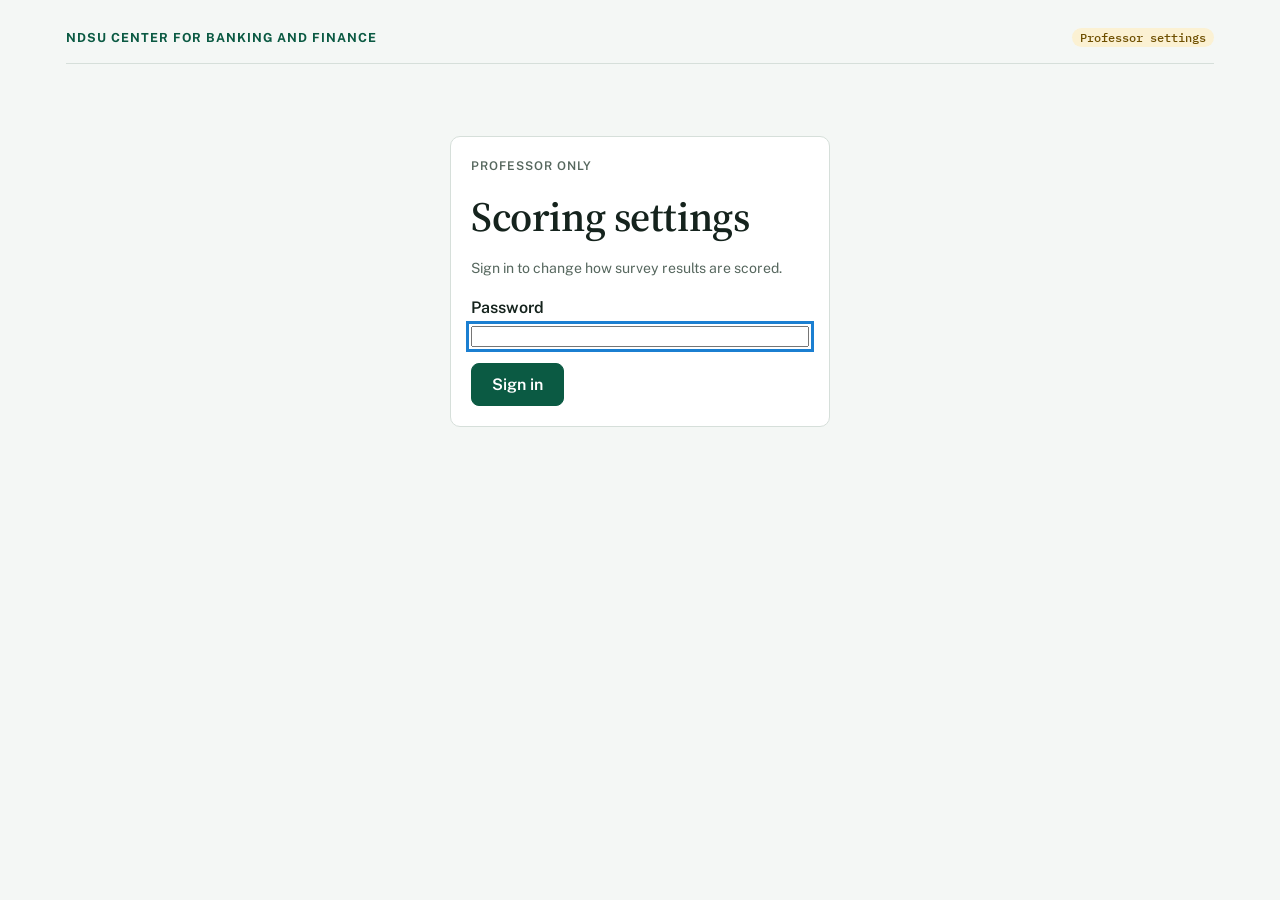
==== admin.html @ c0804b66 "Add professor-only scoring settings page (admin.html) Password-protected page to edit career ideal r" ====
<!doctype html>
<html lang="en">
<head>
  <meta charset="utf-8">
  <meta name="viewport" content="width=device-width, initial-scale=1, viewport-fit=cover">
  <title>Scoring settings - Banking Career Assessment</title>
  <meta name="robots" content="noindex, nofollow">
  <link rel="preconnect" href="https://fonts.googleapis.com">
  <link rel="preconnect" href="https://fonts.gstatic.com" crossorigin>
  <link rel="stylesheet" href="https://fonts.googleapis.com/css2?family=IBM+Plex+Mono:wght@400;500;600&family=Public+Sans:wght@400;500;600;700&family=Source+Serif+4:opsz,wght@8..60,600&display=swap">
  <link rel="stylesheet" href="css/styles.css">
  <link rel="stylesheet" href="css/admin.css">
</head>
<body>
  <main class="wrap admin-wrap" id="admin">
    <noscript>This page needs JavaScript turned on.</noscript>
  </main>
  <script src="js/config.js"></script>
  <script src="js/scoring.js"></script>
  <script src="js/admin.js"></script>
</body>
</html>
---- css/styles.css ----
/* Layout: one calm reading column; results read like a ledger (career, deviation, bar). */
:root {
  --bg: #f4f7f5;
  --surface: #ffffff;
  --ink: #15231d;
  --muted: #56675e;
  --line: #d6dfda;
  --green: #0b5a43;
  --green-soft: #e3efe9;
  --gold: #e3a912;
  --gold-soft: #fbf1d3;
  --gold-ink: #6e4f00;
  --low: #a2432f;
  --low-soft: #f7e6e1;
  --focus: #1b7fd1;

  --font-display: "Source Serif 4", Georgia, "Times New Roman", serif;
  --font-body: "Public Sans", "Segoe UI", system-ui, -apple-system, sans-serif;
  --font-data: "IBM Plex Mono", ui-monospace, "SFMono-Regular", Consolas, monospace;

  --radius: 10px;
  color-scheme: light;
}
@media (prefers-color-scheme: dark) {
  :root:not([data-theme="light"]) {
    --bg: #0e1613; --surface: #16211c; --ink: #e4ede8; --muted: #9aaca3; --line: #2a3a33;
    --green: #5fc39d; --green-soft: #1b3129; --gold: #f0c445; --gold-soft: #33290c; --gold-ink: #f3d376;
    --low: #e38b76; --low-soft: #3a211b; --focus: #6cb6f5;
    color-scheme: dark;
  }
}
:root[data-theme="dark"] {
  --bg: #0e1613; --surface: #16211c; --ink: #e4ede8; --muted: #9aaca3; --line: #2a3a33;
  --green: #5fc39d; --green-soft: #1b3129; --gold: #f0c445; --gold-soft: #33290c; --gold-ink: #f3d376;
  --low: #e38b76; --low-soft: #3a211b; --focus: #6cb6f5;
  color-scheme: dark;
}

* { box-sizing: border-box; }
body {
  margin: 0;
  background: var(--bg);
  color: var(--ink);
  font: 16px/1.55 var(--font-body);
  -webkit-font-smoothing: antialiased;
}
.wrap { max-width: 780px; margin: 0 auto; padding-inline: 16px; padding-block: 24px 64px; }

/* ---------- masthead ---------- */
.masthead { display: flex; align-items: baseline; justify-content: space-between; gap: 12px; flex-wrap: wrap;
  padding-block: 4px 16px; border-bottom: 1px solid var(--line); margin-bottom: 28px; }
.org { font-size: 0.78rem; letter-spacing: 0.08em; text-transform: uppercase; color: var(--green); font-weight: 700; }
.mode-tag { font: 500 0.72rem var(--font-data); color: var(--gold-ink); background: var(--gold-soft); padding: 2px 8px; border-radius: 99px; }

h1, h2, h3 { font-family: var(--font-display); font-weight: 600; line-height: 1.2; text-wrap: balance; margin: 0; }
h1 { font-size: clamp(1.9rem, 5vw, 2.6rem); letter-spacing: -0.01em; }
h2 { font-size: 1.4rem; }
h3 { font-size: 1.08rem; }
p { margin: 0; max-width: 65ch; }
.lede { font-size: 1.08rem; color: var(--muted); }
.stack { display: flex; flex-direction: column; gap: 16px; }
.stack-lg { display: flex; flex-direction: column; gap: 36px; }
.eyebrow { font-size: 0.75rem; letter-spacing: 0.08em; text-transform: uppercase; color: var(--muted); font-weight: 600; }
.muted { color: var(--muted); }
.small { font-size: 0.88rem; }

/* ---------- intro facts ---------- */
.facts { display: grid; grid-template-columns: repeat(3, minmax(0, 1fr)); gap: 12px; margin: 0; }
.facts div { border-top: 2px solid var(--green); padding-top: 8px; }
.facts dt { font: 600 1.5rem var(--font-data); font-variant-numeric: tabular-nums; }
.facts dd { margin: 0; color: var(--muted); font-size: 0.9rem; }
.notice { background: var(--green-soft); border-radius: var(--radius); padding: 14px 16px; font-size: 0.92rem; }
.notice strong { display: block; margin-bottom: 2px; }

/* ---------- buttons & fields ---------- */
.btn { font: 600 1rem var(--font-body); border-radius: 8px; padding: 11px 20px; cursor: pointer;
  border: 1px solid var(--green); background: var(--green); color: var(--surface); }
.btn:hover { filter: brightness(1.08); }
.btn.secondary { background: transparent; color: var(--green); }
.btn.link { background: none; border: none; color: var(--green); padding: 6px 0; text-decoration: underline; }
.btn:disabled { opacity: 0.5; cursor: not-allowed; }
.actions { display: flex; gap: 12px; flex-wrap: wrap; align-items: center; justify-content: space-between; }
:focus-visible { outline: 3px solid var(--focus); outline-offset: 2px; }

.field { display: flex; flex-direction: column; gap: 6px; }
.field label, .field legend { font-weight: 600; }
.field .req { color: var(--low); }
input[type="text"], input[type="email"], select, textarea {
  font: 1rem var(--font-body); color: var(--ink); background: var(--surface);
  border: 1px solid var(--line); border-radius: 8px; padding: 10px 12px; width: 100%; }
textarea { min-height: 80px; resize: vertical; }
fieldset { border: 0; margin: 0; padding: 0; min-width: 0; }
.checks { display: grid; grid-template-columns: repeat(auto-fill, minmax(210px, 1fr)); gap: 6px 16px; }
.checks label { font-weight: 400; display: flex; gap: 8px; align-items: center; }
.error { color: var(--low); font-size: 0.9rem; }

/* ---------- progress ---------- */
.progress { position: sticky; top: env(safe-area-inset-top, 0px); z-index: 2; background: var(--bg);
  padding-block: 10px; margin-top: -10px; display: flex; flex-direction: column; gap: 6px; }
.progress-row { display: flex; justify-content: space-between; font: 500 0.8rem var(--font-data); color: var(--muted); font-variant-numeric: tabular-nums; }
.bar { height: 6px; background: var(--line); border-radius: 99px; overflow: hidden; }
.bar > span { display: block; height: 100%; background: var(--green); transition: width 0.25s ease; }

/* ---------- likert question ---------- */
.q { background: var(--surface); border: 1px solid var(--line); border-radius: var(--radius); padding: 18px; }
.q.missing { border-color: var(--low); }
.q legend { float: left; width: 100%; font-weight: 500; font-size: 1.02rem; padding: 0; margin-bottom: 14px; }
.q legend + * { clear: both; }
.q-num { font: 600 0.8rem var(--font-data); color: var(--muted); margin-right: 6px; }
.scale { display: grid; grid-template-columns: repeat(5, minmax(0, 1fr)); gap: 6px; }
.scale input { position: absolute; opacity: 0; pointer-events: none; }
.scale label { display: flex; flex-direction: column; align-items: center; gap: 4px; text-align: center; cursor: pointer;
  border: 1px solid var(--line); border-radius: 8px; padding: 10px 4px; font-size: 0.78rem; line-height: 1.2; color: var(--muted); min-width: 0; }
.scale label b { font: 600 1.05rem var(--font-data); color: var(--ink); }
.scale label:hover { border-color: var(--green); }
.scale input:checked + label { background: var(--green); border-color: var(--green); color: var(--surface); }
.scale input:checked + label b { color: var(--surface); }
.scale input:focus-visible + label { outline: 3px solid var(--focus); outline-offset: 2px; }
@media (max-width: 480px) {
  .scale label { font-size: 0; padding: 12px 2px; }
  .scale label b { font-size: 1.1rem; }
  .scale-ends { display: flex !important; }
  .facts { grid-template-columns: 1fr; }
}
.scale-ends { display: none; justify-content: space-between; font-size: 0.75rem; color: var(--muted); margin-top: 6px; }

/* ---------- results ---------- */
.skills-top { display: grid; grid-template-columns: repeat(3, minmax(0, 1fr)); gap: 12px; }
.skill-card { background: var(--gold-soft); border-radius: var(--radius); padding: 14px; display: flex; flex-direction: column; gap: 4px; }
.skill-card .rank { font: 600 0.75rem var(--font-data); color: var(--gold-ink); }
.skill-card .name { font-family: var(--font-display); font-weight: 600; font-size: 1.05rem; line-height: 1.25; }
.skill-card .score { font: 500 0.9rem var(--font-data); color: var(--muted); }
@media (max-width: 560px) { .skills-top { grid-template-columns: 1fr; } }

.split { display: grid; grid-template-columns: repeat(2, minmax(0, 1fr)); gap: 24px; }
@media (max-width: 620px) { .split { grid-template-columns: 1fr; } }
.shortlist { list-style: none; margin: 0; padding: 0; border-top: 1px solid var(--line); }
.shortlist li { display: flex; justify-content: space-between; gap: 12px; padding: 9px 0; border-bottom: 1px solid var(--line); }
.shortlist .dev { font: 500 0.95rem var(--font-data); font-variant-numeric: tabular-nums; }
.shortlist.top .dev { color: var(--green); }
.shortlist.bottom .dev { color: var(--low); }
.list-head { display: flex; justify-content: space-between; font-size: 0.75rem; letter-spacing: 0.06em; text-transform: uppercase; color: var(--muted); margin-bottom: 6px; }

/* skill profile: 1-5 scale bars */
.profile { display: flex; flex-direction: column; gap: 8px; }
.prow { display: grid; grid-template-columns: minmax(0, 11rem) minmax(0, 1fr) 3rem; gap: 12px; align-items: center; font-size: 0.92rem; }
.ptrack { position: relative; height: 12px; background: var(--line); border-radius: 99px; }
.ptrack span { position: absolute; inset: 0 auto 0 0; background: var(--green); border-radius: 99px; }
.pval { font: 500 0.9rem var(--font-data); text-align: right; font-variant-numeric: tabular-nums; }
.paxis { display: grid; grid-template-columns: minmax(0, 11rem) minmax(0, 1fr) 3rem; gap: 12px; }
.paxis div:nth-child(2) { display: flex; justify-content: space-between; font: 0.72rem var(--font-data); color: var(--muted); }
@media (max-width: 480px) { .prow, .paxis { grid-template-columns: minmax(0, 7.5rem) minmax(0, 1fr) 2.6rem; } }

/* full ranking ledger */
.ledger { border-top: 1px solid var(--line); }
.ledger details { border-bottom: 1px solid var(--line); }
.ledger summary { list-style: none; cursor: pointer; display: grid; grid-template-columns: 2.2rem minmax(0, 1fr) 4.2rem minmax(0, 7rem);
  gap: 10px; align-items: center; padding: 10px 0; }
.ledger summary::-webkit-details-marker { display: none; }
.ledger summary:hover .cname { color: var(--green); }
.ledger .rk { font: 600 0.85rem var(--font-data); color: var(--muted); font-variant-numeric: tabular-nums; }
.ledger .cname { font-weight: 600; }
.ledger .grp { display: block; font-size: 0.78rem; color: var(--muted); font-weight: 400; }
.ledger .dv { font: 500 0.95rem var(--font-data); text-align: right; font-variant-numeric: tabular-nums; }
.fit { height: 8px; background: var(--line); border-radius: 99px; overflow: hidden; }
.fit span { display: block; height: 100%; background: var(--green); }
.ledger details.is-top summary .rk { color: var(--gold-ink); }
.ledger details.is-bottom .fit span { background: var(--low); }
.ledger-head { display: grid; grid-template-columns: 2.2rem minmax(0, 1fr) 4.2rem minmax(0, 7rem); gap: 10px;
  font-size: 0.72rem; letter-spacing: 0.06em; text-transform: uppercase; color: var(--muted); padding-bottom: 6px; }
.ledger-head span:nth-child(3) { text-align: right; }
.breakdown { padding: 4px 0 14px 3.2rem; overflow-x: auto; }
.breakdown table { border-collapse: collapse; font-size: 0.85rem; width: 100%; max-width: 480px; }
.breakdown th, .breakdown td { padding: 4px 8px; text-align: right; font-variant-numeric: tabular-nums; }
.breakdown th:first-child, .breakdown td:first-child { text-align: left; }
.breakdown thead th { color: var(--muted); font-weight: 600; font-size: 0.75rem; text-transform: uppercase; letter-spacing: 0.05em; }
.breakdown td { font-family: var(--font-data); }
.breakdown td:first-child { font-family: var(--font-body); }
.pos { color: var(--green); } .neg { color: var(--low); }
@media (max-width: 480px) {
  .ledger summary, .ledger-head { grid-template-columns: 1.8rem minmax(0, 1fr) 3.6rem; }
  .ledger .fit, .ledger-head span:nth-child(4) { display: none; }
  .breakdown { padding-left: 0; }
}

.panel { background: var(--surface); border: 1px solid var(--line); border-radius: var(--radius); padding: 18px; }
.email-row { display: flex; gap: 10px; flex-wrap: wrap; }
.email-row input { flex: 1 1 240px; min-width: 0; }
.status { font-size: 0.88rem; display: flex; gap: 8px; align-items: center; flex-wrap: wrap; }
.dot { width: 8px; height: 8px; border-radius: 50%; background: var(--muted); flex: none; }
.dot.ok { background: var(--green); } .dot.warn { background: var(--gold); } .dot.bad { background: var(--low); }
.confirm { display: flex; gap: 10px; align-items: center; flex-wrap: wrap; }
footer { margin-top: 48px; padding-top: 16px; border-top: 1px solid var(--line); font-size: 0.85rem; color: var(--muted); }

@media (prefers-reduced-motion: reduce) { * { transition: none !important; scroll-behavior: auto !important; } }
@media print {
  .progress, .no-print, .email-panel { display: none !important; }
  body { background: #fff; color: #000; }
  details { break-inside: avoid; }
}
---- css/admin.css ----
/* Professor settings page. Builds on styles.css. */
.admin-wrap { max-width: 1180px; }
.admin-wrap .card { border: 1px solid var(--line, #d9dde3); border-radius: 10px; padding: 20px; background: var(--paper, #fff); }
.admin-bar { display: flex; flex-wrap: wrap; gap: 12px; align-items: center; justify-content: space-between; position: sticky; top: 0; z-index: 5;
  background: var(--bg, #fff); padding: 10px 0; border-bottom: 1px solid var(--line, #d9dde3); }
.admin-bar .state { font-size: 14px; }
.admin-bar .state.dirty { color: #8a5a00; font-weight: 600; }
.settings-grid { display: grid; grid-template-columns: repeat(auto-fit, minmax(230px, 1fr)); gap: 16px; }
.settings-grid .field select, .settings-grid .field input { width: 100%; }
.hint { font-size: 13px; color: var(--muted, #5b6573); margin-top: 4px; }
.table-scroll { overflow-x: auto; border: 1px solid var(--line, #d9dde3); border-radius: 8px; }
table.careers { border-collapse: collapse; width: 100%; font-size: 14px; }
table.careers th, table.careers td { padding: 4px 6px; border-bottom: 1px solid var(--line, #e6e9ee); text-align: left; vertical-align: middle; }
table.careers thead th { position: sticky; top: 0; background: var(--paper, #fff); font-size: 12px; line-height: 1.2; }
table.careers th.num, table.careers td.num { text-align: center; width: 62px; }
table.careers input[type=text] { width: 100%; min-width: 150px; padding: 6px 8px; }
table.careers input[type=number] { width: 58px; padding: 6px 4px; text-align: center; font-family: "IBM Plex Mono", monospace; }
table.careers select { padding: 6px; min-width: 112px; }
table.careers input.changed, table.careers select.changed { background: #fff6d6; border-color: #d9a400; }
table.careers input.invalid { background: #fde8e8; border-color: #c0392b; }
table.careers tr.new td { background: #eef8ee; }
table.careers tr.removed td { opacity: .45; text-decoration: line-through; }
.details-row td { padding: 0 6px 10px; }
.details-row .more { display: grid; grid-template-columns: 220px 1fr; gap: 8px; }
.details-row input, .details-row textarea { width: 100%; padding: 6px 8px; font: inherit; }
.row-actions button { font-size: 12px; padding: 4px 8px; }
.try-grid { display: grid; grid-template-columns: repeat(auto-fit, minmax(210px, 1fr)); gap: 8px 18px; }
.try-grid label { display: grid; grid-template-columns: 1fr auto; font-size: 13px; gap: 2px 8px; }
.try-grid input[type=range] { grid-column: 1 / -1; width: 100%; }
.try-results { display: grid; grid-template-columns: repeat(auto-fit, minmax(260px, 1fr)); gap: 16px; }
.msg { padding: 10px 14px; border-radius: 8px; font-size: 14px; }
.msg.bad { background: #fde8e8; color: #8a1f11; }
.msg.ok { background: #e6f4ea; color: #1e5a2e; }
.msg ul { margin: 6px 0 0 18px; }
.login { max-width: 380px; margin: 8vh auto; }
.toolbar { display: flex; flex-wrap: wrap; gap: 8px; }
@media (max-width: 640px) { .details-row .more { grid-template-columns: 1fr; } }
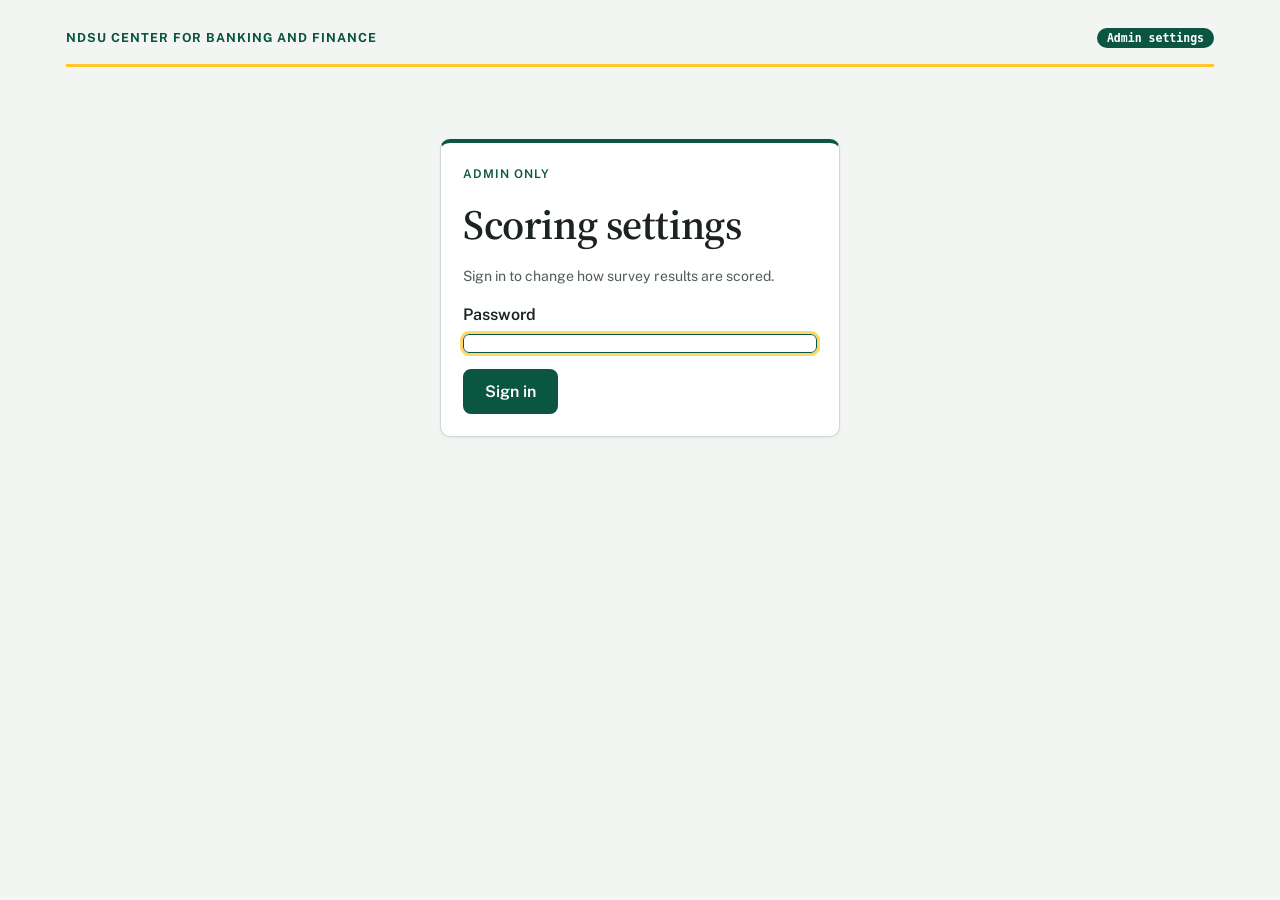
==== commit 21799cba: "Admin page: say 'admin' instead of 'professor', simplify tie-break label, readable NDSU-colored styl" ====
--- a/admin.html
+++ b/admin.html
@@ -3,7 +3,7 @@
 <head>
   <meta charset="utf-8">
   <meta name="viewport" content="width=device-width, initial-scale=1, viewport-fit=cover">
-  <title>Scoring settings - Banking Career Assessment</title>
+  <title>Admin settings - Banking Career Assessment</title>
   <meta name="robots" content="noindex, nofollow">
   <link rel="preconnect" href="https://fonts.googleapis.com">
   <link rel="preconnect" href="https://fonts.gstatic.com" crossorigin>
@@ -11,7 +11,7 @@
   <link rel="stylesheet" href="css/styles.css">
   <link rel="stylesheet" href="css/admin.css">
 </head>
-<body>
+<body class="admin">
   <main class="wrap admin-wrap" id="admin">
     <noscript>This page needs JavaScript turned on.</noscript>
   </main>
--- a/css/admin.css
+++ b/css/admin.css
@@ -1,37 +1,95 @@
-/* Professor settings page. Builds on styles.css. */
+/* Admin settings page. Builds on styles.css.
+   Always light, with NDSU green (#0A5640) and yellow (#FFC72C), so it stays readable
+   even when the device is in dark mode. */
+body.admin {
+  --bg: #f3f5f3; --surface: #ffffff; --ink: #1c2420; --muted: #4f5d56; --line: #cfd8d3;
+  --green: #0a5640; --green-soft: #e1eee8; --gold: #ffc72c; --gold-soft: #fff3cc; --gold-ink: #5c4300;
+  --low: #a2432f; --low-soft: #f7e6e1; --focus: #1b7fd1;
+  --ndsu-green: #0a5640; --ndsu-yellow: #ffc72c;
+  color-scheme: light;
+  background: var(--bg); color: var(--ink);
+  accent-color: var(--ndsu-green);
+}
 .admin-wrap { max-width: 1180px; }
-.admin-wrap .card { border: 1px solid var(--line, #d9dde3); border-radius: 10px; padding: 20px; background: var(--paper, #fff); }
+.admin-wrap .masthead { border-bottom: 3px solid var(--ndsu-yellow); }
+.admin-wrap .org { color: var(--ndsu-green); }
+.admin-wrap .mode-tag { background: var(--ndsu-green); color: #fff; padding: 3px 10px; font-weight: 600; }
+
+/* cards */
+.admin-wrap .card { background: var(--surface); color: var(--ink); border: 1px solid var(--line); border-top: 4px solid var(--ndsu-green);
+  border-radius: 10px; padding: 22px; box-shadow: 0 1px 3px rgba(10, 86, 64, .08); }
+.admin-wrap .card h2, .admin-wrap .card h3 { color: var(--ndsu-green); }
+.admin-wrap .card p, .admin-wrap .card label, .admin-wrap .card li { color: var(--ink); }
+.admin-wrap .card .muted, .admin-wrap .hint { color: var(--muted); }
+.hint { font-size: 13px; margin-top: 4px; }
+
+/* sticky top bar */
 .admin-bar { display: flex; flex-wrap: wrap; gap: 12px; align-items: center; justify-content: space-between; position: sticky; top: 0; z-index: 5;
-  background: var(--bg, #fff); padding: 10px 0; border-bottom: 1px solid var(--line, #d9dde3); }
-.admin-bar .state { font-size: 14px; }
-.admin-bar .state.dirty { color: #8a5a00; font-weight: 600; }
-.settings-grid { display: grid; grid-template-columns: repeat(auto-fit, minmax(230px, 1fr)); gap: 16px; }
-.settings-grid .field select, .settings-grid .field input { width: 100%; }
-.hint { font-size: 13px; color: var(--muted, #5b6573); margin-top: 4px; }
-.table-scroll { overflow-x: auto; border: 1px solid var(--line, #d9dde3); border-radius: 8px; }
-table.careers { border-collapse: collapse; width: 100%; font-size: 14px; }
-table.careers th, table.careers td { padding: 4px 6px; border-bottom: 1px solid var(--line, #e6e9ee); text-align: left; vertical-align: middle; }
-table.careers thead th { position: sticky; top: 0; background: var(--paper, #fff); font-size: 12px; line-height: 1.2; }
+  background: var(--ndsu-green); color: #fff; padding: 12px 16px; border-radius: 10px; border-bottom: 3px solid var(--ndsu-yellow); }
+.admin-bar strong { color: #fff; font-size: 17px; }
+.admin-bar .state { font-size: 14px; color: #dcebe4; margin-left: 6px; }
+.admin-bar .state.dirty { color: var(--ndsu-yellow); font-weight: 700; }
+.admin-bar .btn { background: var(--ndsu-yellow); color: #1c2420; border: 2px solid var(--ndsu-yellow); }
+.admin-bar .btn.secondary { background: transparent; color: #fff; border-color: #fff; }
+.admin-bar .btn.link { background: none; border: none; color: #fff; }
+.admin-bar .btn:disabled { opacity: .45; }
+
+/* buttons elsewhere */
+.admin-wrap .btn { background: var(--ndsu-green); color: #fff; border: 2px solid var(--ndsu-green); }
+.admin-wrap .btn.secondary { background: #fff; color: var(--ndsu-green); border-color: var(--ndsu-green); }
+.admin-wrap .btn.link { background: none; border: none; color: var(--ndsu-green); }
+.admin-wrap .btn:hover { filter: none; background-color: #0d6f53; color: #fff; }
+.admin-wrap .btn.secondary:hover { background: var(--green-soft); color: var(--ndsu-green); }
+.admin-wrap .btn.link:hover { background: none; color: #0d6f53; }
+.admin-bar .btn:hover { background: #ffd35c; color: #1c2420; }
+.admin-bar .btn.secondary:hover { background: rgba(255, 255, 255, .15); color: #fff; }
+.admin-bar .btn.link:hover { background: none; color: #fff; }
+
+/* form controls */
+.admin-wrap input, .admin-wrap select, .admin-wrap textarea { background: #fff; color: var(--ink); border: 1px solid #9fb0a8; border-radius: 6px; }
+.admin-wrap input:focus, .admin-wrap select:focus, .admin-wrap textarea:focus { border-color: var(--ndsu-green); outline: 3px solid rgba(255, 199, 44, .7); outline-offset: 0; }
+.settings-grid { display: grid; grid-template-columns: repeat(auto-fit, minmax(230px, 1fr)); gap: 18px; }
+.settings-grid .field select, .settings-grid .field input { width: 100%; padding: 9px 10px; }
+.settings-grid .field label { color: var(--ndsu-green); }
+
+/* career table */
+.table-scroll { overflow-x: auto; border: 1px solid var(--line); border-radius: 8px; background: #fff; }
+table.careers { border-collapse: collapse; width: 100%; font-size: 14px; color: var(--ink); }
+table.careers th, table.careers td { padding: 5px 6px; border-bottom: 1px solid #e3e9e5; text-align: left; vertical-align: middle; }
+table.careers tbody tr:nth-child(even) td { background: #f7faf8; }
+table.careers thead th { position: sticky; top: 0; background: var(--ndsu-green); color: #fff; font-size: 12px; line-height: 1.25; }
 table.careers th.num, table.careers td.num { text-align: center; width: 62px; }
 table.careers input[type=text] { width: 100%; min-width: 150px; padding: 6px 8px; }
 table.careers input[type=number] { width: 58px; padding: 6px 4px; text-align: center; font-family: "IBM Plex Mono", monospace; }
 table.careers select { padding: 6px; min-width: 112px; }
-table.careers input.changed, table.careers select.changed { background: #fff6d6; border-color: #d9a400; }
+table.careers input.changed, table.careers select.changed, .settings-grid .changed { background: var(--gold-soft); border-color: #d9a400; }
 table.careers input.invalid { background: #fde8e8; border-color: #c0392b; }
-table.careers tr.new td { background: #eef8ee; }
+table.careers tr.new td { background: #e6f4ea; }
 table.careers tr.removed td { opacity: .45; text-decoration: line-through; }
 .details-row td { padding: 0 6px 10px; }
 .details-row .more { display: grid; grid-template-columns: 220px 1fr; gap: 8px; }
 .details-row input, .details-row textarea { width: 100%; padding: 6px 8px; font: inherit; }
 .row-actions button { font-size: 12px; padding: 4px 8px; }
-.try-grid { display: grid; grid-template-columns: repeat(auto-fit, minmax(210px, 1fr)); gap: 8px 18px; }
+
+/* try it out */
+.try-grid { display: grid; grid-template-columns: repeat(auto-fit, minmax(210px, 1fr)); gap: 10px 18px; }
 .try-grid label { display: grid; grid-template-columns: 1fr auto; font-size: 13px; gap: 2px 8px; }
-.try-grid input[type=range] { grid-column: 1 / -1; width: 100%; }
-.try-results { display: grid; grid-template-columns: repeat(auto-fit, minmax(260px, 1fr)); gap: 16px; }
+.try-grid label b { color: var(--ndsu-green); font-family: "IBM Plex Mono", monospace; }
+.try-grid input[type=range] { grid-column: 1 / -1; width: 100%; border: 0; padding: 0; background: none; }
+.try-results { display: grid; grid-template-columns: repeat(auto-fit, minmax(260px, 1fr)); gap: 18px; }
+.admin-wrap .shortlist { border-top: 2px solid var(--ndsu-yellow); }
+.admin-wrap .shortlist li { border-bottom: 1px solid #e3e9e5; color: var(--ink); }
+.admin-wrap .shortlist .dev { color: var(--ndsu-green); font-weight: 600; }
+
+/* messages */
 .msg { padding: 10px 14px; border-radius: 8px; font-size: 14px; }
-.msg.bad { background: #fde8e8; color: #8a1f11; }
-.msg.ok { background: #e6f4ea; color: #1e5a2e; }
+.msg.bad { background: #fde8e8; color: #8a1f11; border: 1px solid #e8b4ab; }
+.msg.ok { background: #e6f4ea; color: #1e5a2e; border: 1px solid #b7dcc1; }
 .msg ul { margin: 6px 0 0 18px; }
-.login { max-width: 380px; margin: 8vh auto; }
-.toolbar { display: flex; flex-wrap: wrap; gap: 8px; }
+
+.login { max-width: 400px; margin: 8vh auto; }
+.admin-wrap .login .eyebrow { color: var(--ndsu-green); }
+.admin-wrap > .stack-lg > p.muted, .admin-wrap .stack-lg > p.muted.small { color: var(--muted); }
+.toolbar { display: flex; flex-wrap: wrap; gap: 8px; align-items: center; }
+.admin-wrap code { background: var(--green-soft); color: var(--ndsu-green); padding: 1px 5px; border-radius: 4px; }
 @media (max-width: 640px) { .details-row .more { grid-template-columns: 1fr; } }
